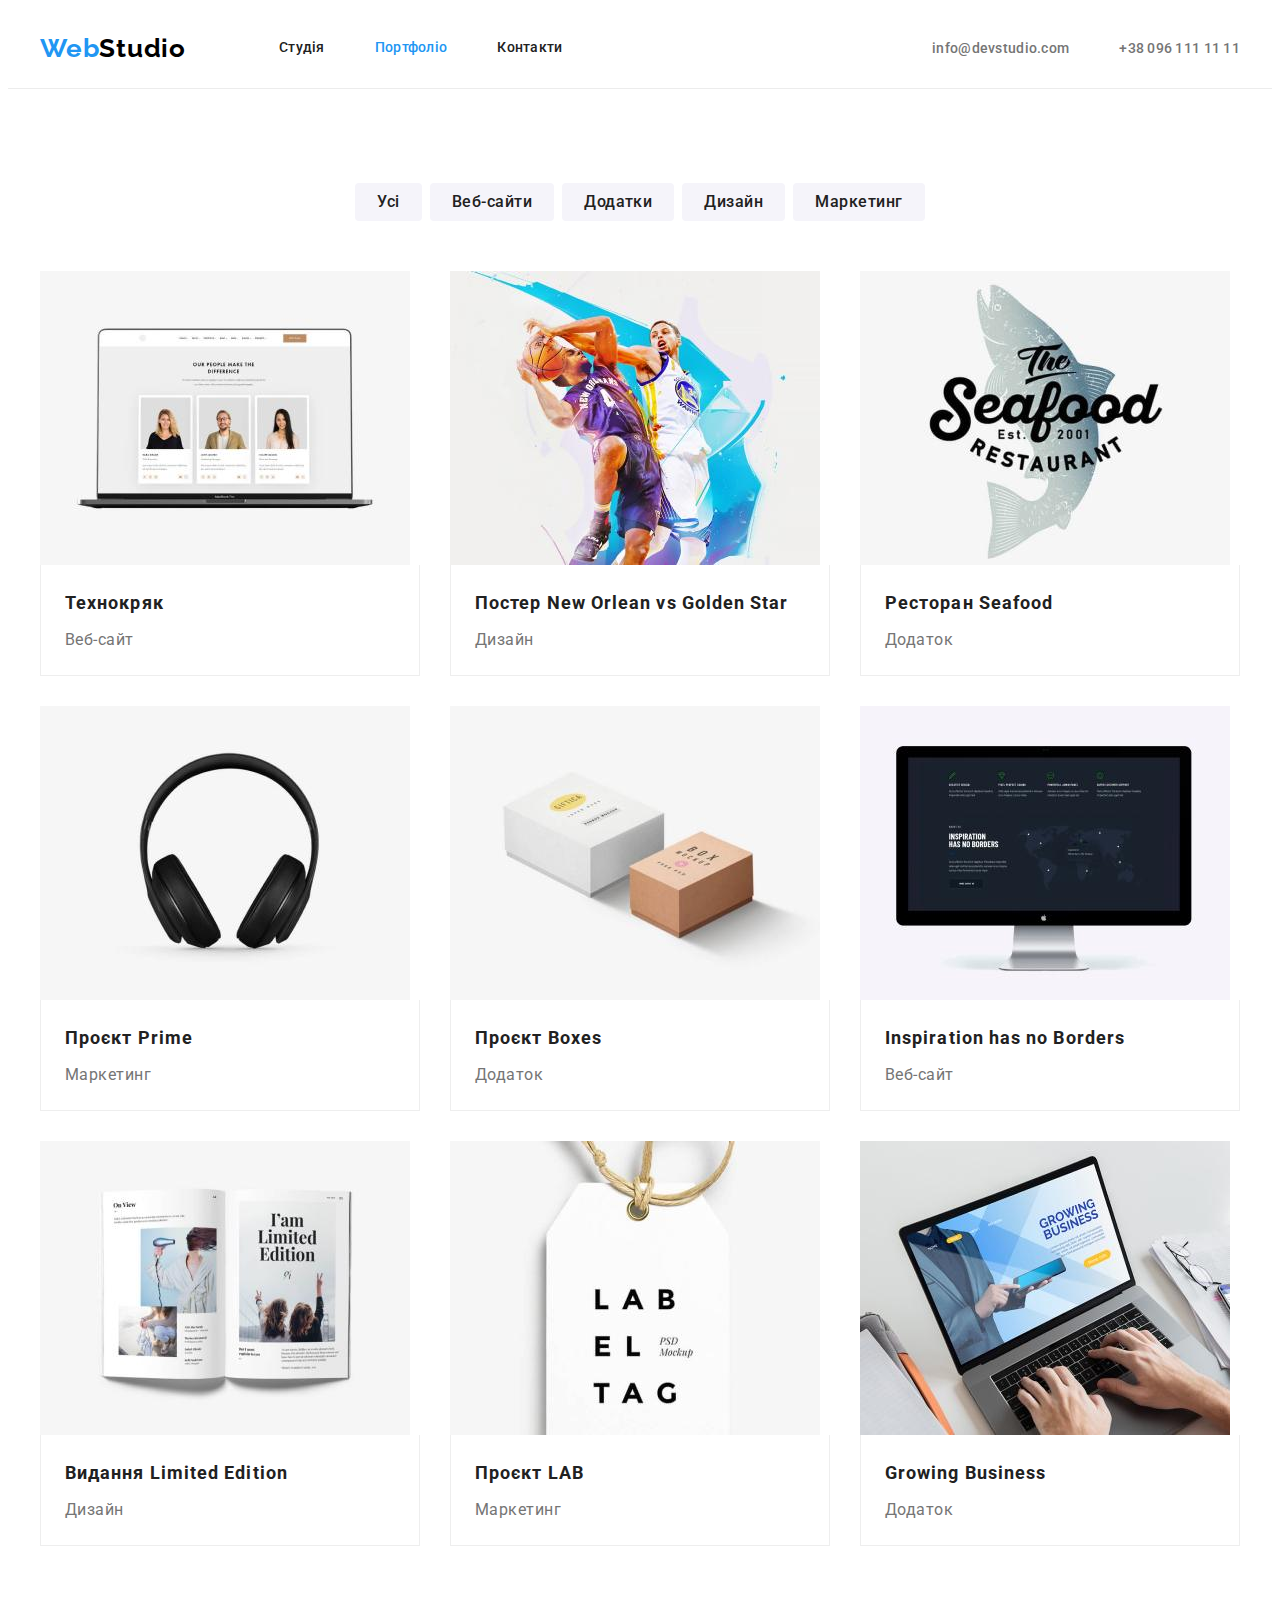
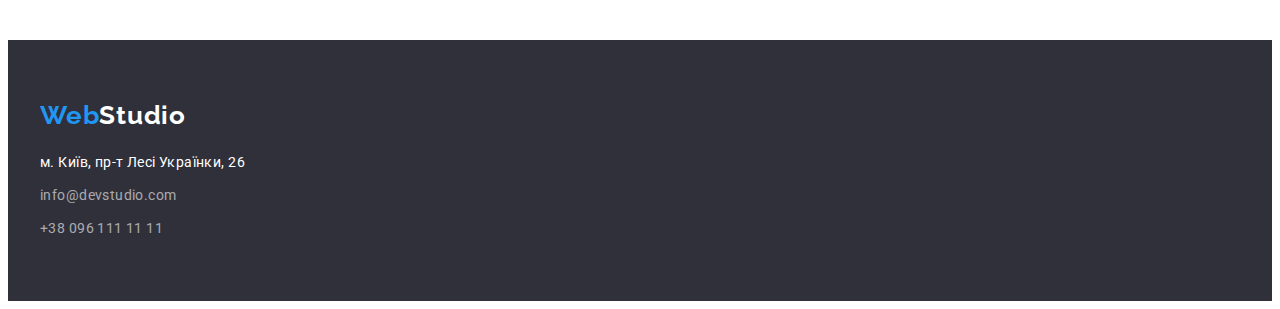
==== portfolio.html @ 1035a6df "Start" ====
<!DOCTYPE html>
<html lang="uk">

<head>
  <meta charset="UTF-8" />
  <meta http-equiv="X-UA-Compatible" content="IE=edge" />
  <meta name="viewport" content="width=device-width, initial-scale=1.0" />
  <title>Портфоліо</title>
  <link rel="preconnect" href="https://fonts.googleapis.com" />
  <link rel="preconnect" href="https://fonts.gstatic.com" crossorigin />
  <link href="https://fonts.googleapis.com/css2?family=Raleway:wght@700&family=Roboto:wght@400;500;700;900&display=swap"
    rel="stylesheet" />

  <link rel="stylesheet" href="https://cdnjs.cloudflare.com/ajax/libs/modern-normalize/1.1.0/modern-normalize.min.css"
    integrity="sha512-wpPYUAdjBVSE4KJnH1VR1HeZfpl1ub8YT/NKx4PuQ5NmX2tKuGu6U/JRp5y+Y8XG2tV+wKQpNHVUX03MfMFn9Q=="
    crossorigin="anonymous" referrerpolicy="no-referrer" />

  <link rel="stylesheet" href="./css/styles.css" />
</head>

<body>
  <header class="page-header">
    <div class="container">
      <a href="./index.html" class="logo link-none">Web<span class="logo-header">Studio</span></a>
      <nav class="navigation">
        <ul class="nav-list list-none">
          <li class="item">
            <a href="./index.html" class="menu-link link-none">Студія</a>
          </li>
          <li class="item">
            <a href="./portfolio.html" class="current menu-link link-none">Портфоліо</a>
          </li>
          <li class="item">
            <a href="" class="menu-link link-none">Контакти</a>
          </li>
        </ul>
      </nav>
      <ul class="list list-none">
        <li class="item">
          <a href="mailto:info@devstudio.com" class="header-address link-none">info@devstudio.com</a>
        </li>
        <li class="item">
          <a href="tel:+380961111111" class="header-address link-none">+38 096 111 11 11</a>
        </li>
      </ul>
    </div>
  </header>

  <main>
    <!-- Filter -->
    <section class="section">
      <div class="container">
        <h1 class="visually-hidden">Сторінка фільтрів</h1>
        <h2 class="visually-hidden">Фільтри</h2>
        <ul class="filter list-none">
          <li class="item">
            <button type="button" class="btn-portfolio">Усі</button>
          </li>
          <li class="item">
            <button type="button" class="btn-portfolio">Веб-сайти</button>
          </li>
          <li class="item">
            <button type="button" class="btn-portfolio">Додатки</button>
          </li>
          <li class="item">
            <button type="button" class="btn-portfolio">Дизайн</button>
          </li>
          <li class="item">
            <button type="button" class="btn-portfolio">Маркетинг</button>
          </li>
        </ul>
        <!-- </div>
        <div class="container"> -->
        <ul class="card-list list-none">
          <li class="item">
            <a href="" class="link-none">
              <img class="picture" src="./images/pf-tech.jpg" alt="Сайт вакансій" width="370" height="294" />
            </a>
            <div class="card-footer">
              <h3 class="card-caption">Технокряк</h3>
              <p class="card-txt">Веб-сайт</p>
            </div>
          </li>
          <li class="item">
            <a href="" class="link-none">
              <img class="picture" src="./images/pf-orlean.jpg" alt="Постер з зірками баскетболу" width="370"
                height="294" />
            </a>
            <div class="card-footer">
              <h3 class="card-caption">
                Постер <span lang="en">New Orlean vs Golden Star</span>
              </h3>
              <p class="card-txt">Дизайн</p>
            </div>
          </li>
          <li class="item">
            <a href="" class="link-none">
              <img class="picture" src="./images/pf-seafood.jpg" alt="Реклама ресторану морепродуктів" width="370"
                height="294" />
            </a>
            <div class="card-footer">
              <h3 class="card-caption">
                Ресторан <span lang="en">Seafood</span>
              </h3>
              <p class="card-txt">Додаток</p>
            </div>
          </li>
          <li class="item">
            <a href="" class="link-none">
              <img class="picture" src="./images/pf-prime.jpg" alt="Наушники" width="370" height="294" />
            </a>
            <div class="card-footer">
              <h3 class="card-caption">Проєкт <span lang="en">Prime</span></h3>
              <p class="card-txt">Маркетинг</p>
            </div>
          </li>
          <li class="item">
            <a href="" class="link-none">
              <img class="picture" src="./images/pf-boxes.jpg" alt="Паперові коробки" width="370" height="294" />
            </a>
            <div class="card-footer">
              <h3 class="card-caption">Проєкт <span lang="en">Boxes</span></h3>
              <p class="card-txt">Додаток</p>
            </div>
          </li>
          <li class="item">
            <a href="" class="link-none">
              <img class="picture" src="./images/pf-borders.jpg" alt="Сайт з мапою та маркерами на ній" width="370"
                height="294" />
            </a>
            <div class="card-footer">
              <h3 class="card-caption" lang="en">Inspiration has no Borders</h3>
              <p class="card-txt">Веб-сайт</p>
            </div>
          </li>
          <li class="item">
            <a href="" class="link-none">
              <img class="picture" src="./images/pf-limited.jpg" alt="Видання Лімітетд Едішн" width="370"
                height="294" />
            </a>
            <div class="card-footer">
              <h3 class="card-caption" lang="en">Видання Limited Edition</h3>
              <p class="card-txt">Дизайн</p>
            </div>
          </li>
          <li class="item">
            <a href="" class="link-none">
              <img class="picture" src="./images/pf-lab.jpg" alt="Бірка з написом ЛАБ ЕЛ ТАГ" width="370"
                height="294" />
            </a>
            <div class="card-footer">
              <h3 class="card-caption">Проєкт <span lang="en">LAB</span></h3>
              <p class="card-txt">Маркетинг</p>
            </div>
          </li>
          <li class="item">
            <a href="" class="link-none">
              <img class="picture" src="./images/pf-buisness.jpg" alt="Реклама додатку Гровінг Бізнес" width="370"
                height="294" />
            </a>
            <div class="card-footer">
              <h3 class="card-caption" lang="en">Growing Business</h3>
              <p class="card-txt">Додаток</p>
            </div>
          </li>
        </ul>
      </div>
    </section>
  </main>
  <footer class="page-footer">
    <div class="container">
      <a href="./index.html" class="logo link-none">Web<span class="logo-footer">Studio</span></a>
      <address>
        <p class="footer-text">м. Київ, пр-т Лесі Українки, 26</p>
        <ul class="list-none">
          <li class="item">
            <a href="mailto:info@devstudio.com" class="footer-link link-none">info@devstudio.com</a>
          </li>
          <li class="item">
            <a href="tel:+380961111111" class="footer-link link-none">+38 096 111 11 11</a>
          </li>
        </ul>
      </address>
    </div>
  </footer>
</body>

</html>
---- css/styles.css ----
:root {
  /* text color */
  --text-color: #757575;
  --text-title-color: #212121;
  --text-alternative-color: #2196f3;
  --text-secondary-alternative-color: #ffffff;
  /* logo color */
  --logo-first-color: #2196f3;
  --logo-secondary-color: #000000;
  --logo-alternative-color: #ffffff;
  /* button color */
  --btn-text-color: #212121;
  --btn-text-alternative-color: #ffffff;
  --btn-background-color: #f5f4fa;
  --btn-background-secondary-color: #2196f3;
  /* link color */
  --link-color: #212121;
  --link-secondary-color: #757575;
  --link-alternative-color: #2196f3;
  --link-secondary-alternative-color: rgba(255, 255, 255, 0.6);
  /* background color */
  --background-color: #ffffff;
  --footer-background-color: #2f303a;
  --team-background-color: #f5f4fa;
  /* gap */
  --cart-gap: 30px;
  /* button */
  --button-border: 1 solid transparent;
  --button-radius: 4px;
  --button-shadow: 0px 3px 1px rgba(0, 0, 0, 0.1),
    0px 1px 2px rgba(0, 0, 0, 0.08), 0px 2px 2px rgba(0, 0, 0, 0.12);
  --button-hero-shadow: 0px 4px 4px rgba(0, 0, 0, 0.15);
  /* team */
  --team-shadow: 0px 1px 3px rgba(0, 0, 0, 0.12),
    0px 1px 1px rgba(0, 0, 0, 0.14), 0px 2px 1px rgba(0, 0, 0, 0.2);
  --team-radius: 0px 0px 4px 4px;
}

.list-none {
  list-style: none;
}

.bs-txt {
  line-height: 1.71;
  letter-spacing: 0.03em;
}

.link-none {
  text-decoration: none;
}

body {
  font-family: 'Roboto', sans-serif;
  font-size: 14px;

  color: var(--text-color);
  background-color: var(--background-color);
}

h1,
h2,
h3,
ul,
p {
  padding: 0;
  margin: 0;
}

.visually-hidden {
  position: absolute;
  width: 1px;
  height: 1px;
  margin: -1px;
  border: 0;
  padding: 0;
  white-space: nowrap;
  clip-path: inset(100%);
  clip: rect(0 0 0 0);
  overflow: hidden;
}

.picture {
  display: block;
  /* max-width: 100%;
  height: auto; */
}

.container {
  width: 1200px;
  padding-left: 15px;
  padding-right: 15px;
  margin-left: auto;
  margin-right: auto;
}

/* Section Header */

.page-header {
  border-bottom: 1px solid #ececec;
}

.navigation {
  margin-left: 93px;
}

.nav-list {
  display: flex;
}

.page-header .list {
  display: flex;
  margin-left: auto;
}

.page-header .list > .item + .item {
  margin-left: 50px;
}

.page-header .container {
  display: flex;
  align-items: center;
}

.nav-list > .item {
  display: block;
}

.nav-list > .item + .item {
  margin-left: 50px;
}

.nav-list .menu-link {
  display: block;
  padding-top: 32px;
  padding-bottom: 32px;
}

.logo {
  font-family: 'Raleway', sans-serif;
  font-weight: 700;
  font-size: 26px;
  line-height: 1.19;
  letter-spacing: 0.03em;

  color: var(--logo-first-color);
}

.logo-header {
  color: var(--logo-secondary-color);
}

.logo-footer {
  color: var(--logo-alternative-color);
}

.menu-link {
  font-weight: 500;
  line-height: 1.14;
  letter-spacing: 0.02em;

  color: var(--link-color);
}

.menu-link:hover,
.menu-link:focus {
  color: var(--link-alternative-color);
}

.menu-link.current {
  color: var(--link-alternative-color);
}

.menu-link.current:hover,
.menu-link.current:focus {
  color: var(--link-color);
}

.header-address {
  font-weight: 500;
  line-height: 1.14;
  letter-spacing: 0.02em;

  color: var(--link-secondary-color);
}

.header-address:hover,
.header-address:focus {
  color: var(--link-alternative-color);
}

/* Section body index.html */
.section {
  padding-top: 94px;
  padding-bottom: 94px;
}

.hero {
  padding-top: 200px;
  padding-bottom: 200px;

  background-color: var(--footer-background-color);
}

.hero > .container {
  text-align: center;
}

.hero-title {
  margin-bottom: 30px;

  font-weight: 900;
  font-size: 44px;
  line-height: 1.36;
  letter-spacing: 0.06em;
  /* text-align: center; */
  text-transform: uppercase;

  color: var(--text-secondary-alternative-color);
}

.btn {
  cursor: pointer;

  font-family: inherit;
  font-weight: 700;
  font-size: 16px;
  line-height: 1.88;
  letter-spacing: 0.06em;
  text-align: center;

  color: var(--btn-text-alternative-color);
  background-color: var(--btn-background-secondary-color);

  border: var(--button-border);
  border-radius: var(--button-radius);
  box-shadow: var(--button-hero-shadow);

  padding: 10px 32px;
}

.btn:hover,
.btn:focus {
  color: var(--btn-text-color);
  background-color: var(--btn-background-color);
}

.section.padding_blank {
  padding-bottom: 0;
}

.subject {
  margin-bottom: 50px;

  font-size: 36px;
  line-height: 1.17;
  text-align: center;
}

.heading {
  margin-bottom: 10px;

  font-size: 14px;
  line-height: 1.14;
  text-transform: uppercase;
}

.subject,
.heading {
  font-weight: 700;
  letter-spacing: 0.03em;
}

.team-list .link-none {
  display: block;

  margin-bottom: 30px;
}

.fio {
  font-weight: 500;

  margin-bottom: 10px;
}

.fio,
.txt {
  font-size: 16px;
  line-height: 1.19;
  letter-spacing: 0.03em;
  text-align: center;
}

.subject,
.heading,
.fio {
  color: var(--text-title-color);
}

.adv-list,
.do-list {
  display: flex;
  justify-content: space-between;
}

.adv-list > .item {
  width: 270px;
}

.team {
  background-color: var(--team-background-color);
}

.team-list {
  display: flex;
  justify-content: space-between;
}

.team-list > .item {
  background-color: var(--background-color);

  box-shadow: var(--team-shadow);
  border-radius: var(--team-radius);

  padding-bottom: 30px;
}

/* Section body portfolio.html */

.filter {
  display: flex;
  justify-content: center;

  margin-bottom: 50px;
}

.filter > .item + .item {
  margin-left: 8px;
}

.btn-portfolio {
  cursor: pointer;

  font-family: inherit;
  font-weight: 500;
  font-size: 16px;
  line-height: 1.62;
  letter-spacing: 0.03em;
  text-align: center;

  color: var(--btn-text-color);
  background-color: var(--btn-background-color);

  padding: 6px 22px;

  border: var(--button-border);
  border-radius: var(--button-radius);
}

.btn-portfolio:hover,
.btn-portfolio:focus {
  color: var(--btn-text-alternative-color);
  background-color: var(--btn-background-secondary-color);

  box-shadow: var(--button-shadow);
}

.card-list {
  display: flex;
  flex-wrap: wrap;

  margin-left: calc(-1 * var(--cart-gap));
  margin-top: calc(-1 * var(--cart-gap));
}

.card-list > .item {
  flex-basis: calc(100% / 3 - var(--cart-gap));

  margin-left: var(--cart-gap);
  margin-top: var(--cart-gap);
}

.card-list .link-none {
  display: block;
}

.card-footer {
  border-left: 1px solid #eeeeee;
  border-right: 1px solid #eeeeee;
  border-bottom: 1px solid #eeeeee;

  padding: 20px 24px;
}

.card-caption {
  font-weight: 700;
  font-size: 18px;
  line-height: 2;
  letter-spacing: 0.06em;
  color: var(--text-title-color);

  margin-bottom: 4px;
}

.card-txt {
  font-size: 16px;
  line-height: 1.88;
  letter-spacing: 0.03em;
}

/* Section Footer */
.page-footer {
  padding-top: 60px;
  padding-bottom: 60px;

  background-color: var(--footer-background-color);
}

.page-footer .logo {
  display: block;
  margin-bottom: 20px;
}

.footer-text {
  margin-bottom: 9px;

  font-style: normal;
  line-height: 1.71;
  letter-spacing: 0.03em;

  color: var(--text-secondary-alternative-color);
}

.page-footer .item:not(:last-child) {
  margin-bottom: 9px;
}

.footer-link {
  display: block;

  font-style: normal;
  line-height: 1.71;
  letter-spacing: 0.03em;

  color: var(--link-secondary-alternative-color);
}

.footer-link:hover,
.footer-link:focus {
  color: var(--link-alternative-color);
}
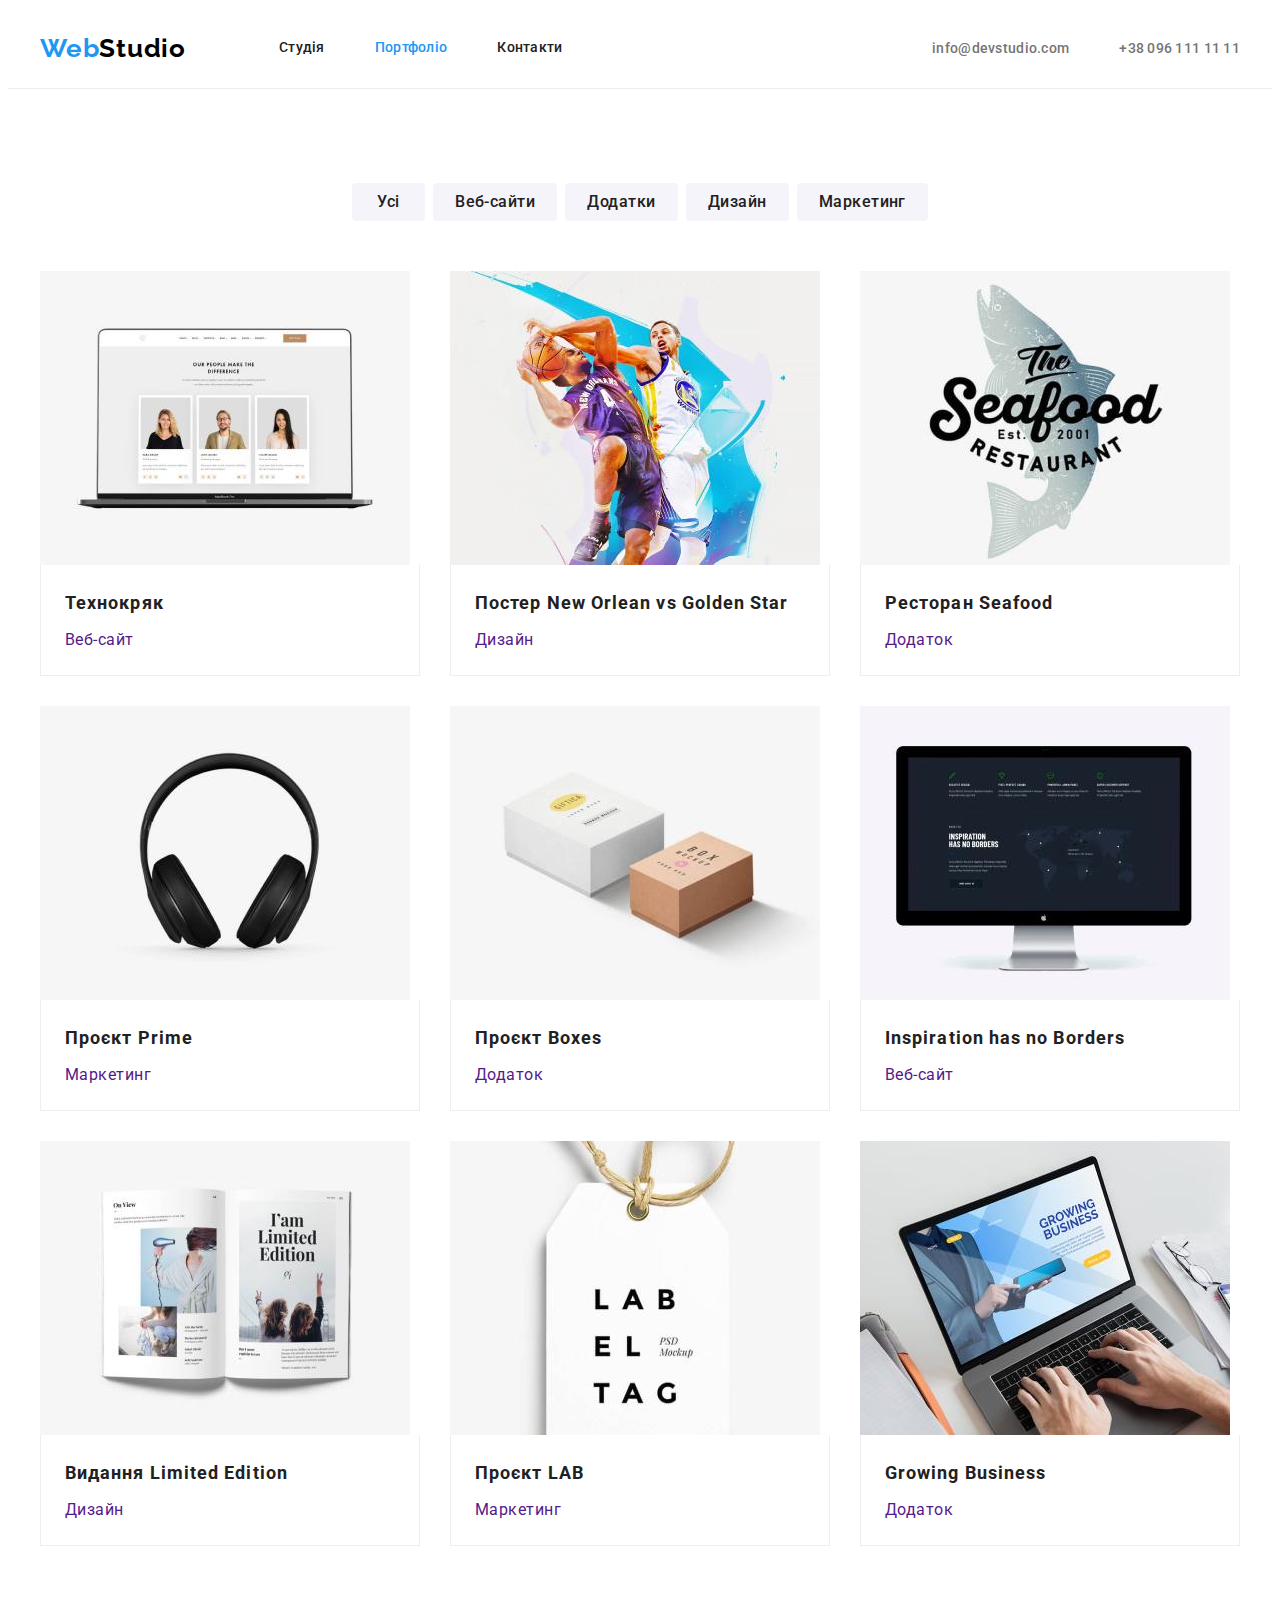
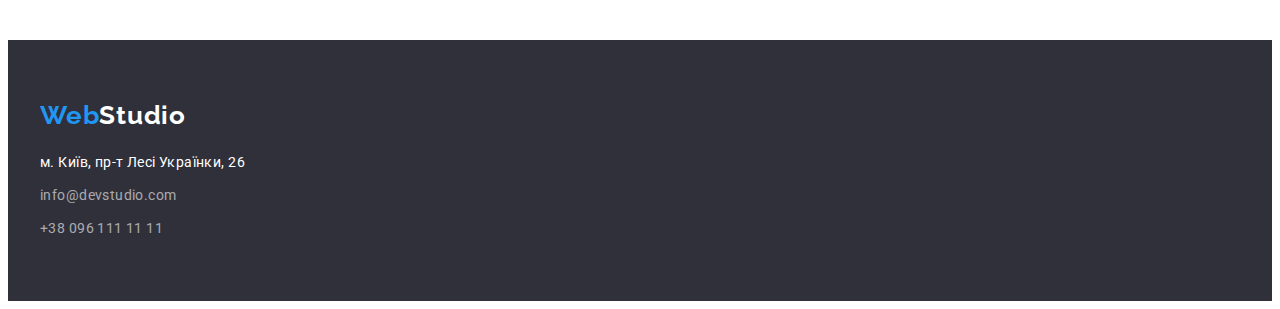
==== commit 23a9f14b: "sprite_svg" ====
--- a/portfolio.html
+++ b/portfolio.html
@@ -73,95 +73,103 @@
         <div class="container"> -->
         <ul class="card-list list-none">
           <li class="item">
-            <a href="" class="link-none">
+            <a href="" class="card-link link-none">
               <img class="picture" src="./images/pf-tech.jpg" alt="Сайт вакансій" width="370" height="294" />
+
+              <div class="card-footer">
+                <h3 class="card-caption">Технокряк</h3>
+                <p class="card-txt">Веб-сайт</p>
+              </div>
             </a>
-            <div class="card-footer">
-              <h3 class="card-caption">Технокряк</h3>
-              <p class="card-txt">Веб-сайт</p>
-            </div>
           </li>
           <li class="item">
-            <a href="" class="link-none">
+            <a href="" class="card-link link-none">
               <img class="picture" src="./images/pf-orlean.jpg" alt="Постер з зірками баскетболу" width="370"
                 height="294" />
+
+              <div class="card-footer">
+                <h3 class="card-caption">
+                  Постер <span lang="en">New Orlean vs Golden Star</span>
+                </h3>
+                <p class="card-txt">Дизайн</p>
+              </div>
             </a>
-            <div class="card-footer">
-              <h3 class="card-caption">
-                Постер <span lang="en">New Orlean vs Golden Star</span>
-              </h3>
-              <p class="card-txt">Дизайн</p>
-            </div>
           </li>
           <li class="item">
-            <a href="" class="link-none">
+            <a href="" class="card-link link-none">
               <img class="picture" src="./images/pf-seafood.jpg" alt="Реклама ресторану морепродуктів" width="370"
                 height="294" />
+              <div class="card-footer">
+                <h3 class="card-caption">
+                  Ресторан <span lang="en">Seafood</span>
+                </h3>
+                <p class="card-txt">Додаток</p>
+              </div>
             </a>
-            <div class="card-footer">
-              <h3 class="card-caption">
-                Ресторан <span lang="en">Seafood</span>
-              </h3>
-              <p class="card-txt">Додаток</p>
-            </div>
           </li>
           <li class="item">
-            <a href="" class="link-none">
+            <a href="" class="card-link link-none">
               <img class="picture" src="./images/pf-prime.jpg" alt="Наушники" width="370" height="294" />
+
+              <div class="card-footer">
+                <h3 class="card-caption">Проєкт <span lang="en">Prime</span></h3>
+                <p class="card-txt">Маркетинг</p>
+              </div>
             </a>
-            <div class="card-footer">
-              <h3 class="card-caption">Проєкт <span lang="en">Prime</span></h3>
-              <p class="card-txt">Маркетинг</p>
-            </div>
           </li>
           <li class="item">
-            <a href="" class="link-none">
+            <a href="" class="card-link link-none">
               <img class="picture" src="./images/pf-boxes.jpg" alt="Паперові коробки" width="370" height="294" />
+
+              <div class="card-footer">
+                <h3 class="card-caption">Проєкт <span lang="en">Boxes</span></h3>
+                <p class="card-txt">Додаток</p>
+              </div>
             </a>
-            <div class="card-footer">
-              <h3 class="card-caption">Проєкт <span lang="en">Boxes</span></h3>
-              <p class="card-txt">Додаток</p>
-            </div>
           </li>
           <li class="item">
-            <a href="" class="link-none">
+            <a href="" class="card-link link-none">
               <img class="picture" src="./images/pf-borders.jpg" alt="Сайт з мапою та маркерами на ній" width="370"
                 height="294" />
+
+              <div class="card-footer">
+                <h3 class="card-caption" lang="en">Inspiration has no Borders</h3>
+                <p class="card-txt">Веб-сайт</p>
+              </div>
             </a>
-            <div class="card-footer">
-              <h3 class="card-caption" lang="en">Inspiration has no Borders</h3>
-              <p class="card-txt">Веб-сайт</p>
-            </div>
           </li>
           <li class="item">
-            <a href="" class="link-none">
+            <a href="" class="card-link link-none">
               <img class="picture" src="./images/pf-limited.jpg" alt="Видання Лімітетд Едішн" width="370"
                 height="294" />
+
+              <div class="card-footer">
+                <h3 class="card-caption" lang="en">Видання Limited Edition</h3>
+                <p class="card-txt">Дизайн</p>
+              </div>
             </a>
-            <div class="card-footer">
-              <h3 class="card-caption" lang="en">Видання Limited Edition</h3>
-              <p class="card-txt">Дизайн</p>
-            </div>
           </li>
           <li class="item">
-            <a href="" class="link-none">
+            <a href="" class="card-link link-none">
               <img class="picture" src="./images/pf-lab.jpg" alt="Бірка з написом ЛАБ ЕЛ ТАГ" width="370"
                 height="294" />
+
+              <div class="card-footer">
+                <h3 class="card-caption">Проєкт <span lang="en">LAB</span></h3>
+                <p class="card-txt">Маркетинг</p>
+              </div>
             </a>
-            <div class="card-footer">
-              <h3 class="card-caption">Проєкт <span lang="en">LAB</span></h3>
-              <p class="card-txt">Маркетинг</p>
-            </div>
           </li>
           <li class="item">
-            <a href="" class="link-none">
+            <a href="" class="card-link  link-none">
               <img class="picture" src="./images/pf-buisness.jpg" alt="Реклама додатку Гровінг Бізнес" width="370"
                 height="294" />
+
+              <div class="card-footer">
+                <h3 class="card-caption" lang="en">Growing Business</h3>
+                <p class="card-txt">Додаток</p>
+              </div>
             </a>
-            <div class="card-footer">
-              <h3 class="card-caption" lang="en">Growing Business</h3>
-              <p class="card-txt">Додаток</p>
-            </div>
           </li>
         </ul>
       </div>
--- a/css/styles.css
+++ b/css/styles.css
@@ -20,6 +20,8 @@
   --link-secondary-alternative-color: rgba(255, 255, 255, 0.6);
   /* background color */
   --background-color: #ffffff;
+  --background-hero-color: #c4c4c4;
+  --background-hero-gradient: rgba(47, 48, 58, 0.4);
   --footer-background-color: #2f303a;
   --team-background-color: #f5f4fa;
   /* gap */
@@ -34,6 +36,9 @@
   --team-shadow: 0px 1px 3px rgba(0, 0, 0, 0.12),
     0px 1px 1px rgba(0, 0, 0, 0.14), 0px 2px 1px rgba(0, 0, 0, 0.2);
   --team-radius: 0px 0px 4px 4px;
+  /* card */
+  --card-shadow: 0px 1px 1px rgba(0, 0, 0, 0.12),
+    0px 4px 4px rgba(0, 0, 0, 0.06), 1px 4px 6px rgba(0, 0, 0, 0.16);
 }
 
 .list-none {
@@ -195,24 +200,41 @@
 }
 
 .hero {
+  background-color: var(--background-hero-color);
+}
+
+.hero-background {
   padding-top: 200px;
   padding-bottom: 200px;
 
-  background-color: var(--footer-background-color);
-}
-
-.hero > .container {
-  text-align: center;
-}
+  max-width: 1600px;
+  margin: 0 auto;
+
+  background-image: linear-gradient(
+      to bottom,
+      var(--background-hero-gradient),
+      var(--background-hero-gradient)
+    ),
+    url('../images/hero.jpg');
+  background-repeat: no-repeat;
+  background-position: center;
+}
+
+/* .hero > .container {
+  text-align: center;
+} */
 
 .hero-title {
-  margin-bottom: 30px;
+  max-width: 696px;
+  margin: 0 auto 30px auto;
+
+  /* margin-bottom: 30px; */
 
   font-weight: 900;
   font-size: 44px;
   line-height: 1.36;
   letter-spacing: 0.06em;
-  /* text-align: center; */
+  text-align: center;
   text-transform: uppercase;
 
   color: var(--text-secondary-alternative-color);
@@ -235,6 +257,8 @@
   border-radius: var(--button-radius);
   box-shadow: var(--button-hero-shadow);
 
+  display: block;
+  margin: 0 auto;
   padding: 10px 32px;
 }
 
@@ -244,7 +268,7 @@
   background-color: var(--btn-background-color);
 }
 
-.section.padding_blank {
+.section.padding-blank {
   padding-bottom: 0;
 }
 
@@ -273,7 +297,12 @@
 .team-list .link-none {
   display: block;
 
-  margin-bottom: 30px;
+  /* margin-bottom: 30px; */
+}
+
+.foto-conteiner {
+  padding-top: 30px;
+  padding-bottom: 30px;
 }
 
 .fio {
@@ -321,7 +350,7 @@
   box-shadow: var(--team-shadow);
   border-radius: var(--team-radius);
 
-  padding-bottom: 30px;
+  /* padding-bottom: 30px; */
 }
 
 /* Section body portfolio.html */
@@ -350,6 +379,7 @@
   color: var(--btn-text-color);
   background-color: var(--btn-background-color);
 
+  min-width: 73px;
   padding: 6px 22px;
 
   border: var(--button-border);
@@ -367,16 +397,17 @@
 .card-list {
   display: flex;
   flex-wrap: wrap;
-
-  margin-left: calc(-1 * var(--cart-gap));
-  margin-top: calc(-1 * var(--cart-gap));
+  gap: var(--cart-gap);
+
+  /* margin-left: calc(-1 * var(--cart-gap));
+  margin-top: calc(-1 * var(--cart-gap)); */
 }
 
 .card-list > .item {
-  flex-basis: calc(100% / 3 - var(--cart-gap));
-
-  margin-left: var(--cart-gap);
-  margin-top: var(--cart-gap);
+  flex-basis: calc((100% - var(--cart-gap) * 2) / 3);
+
+  /* margin-left: var(--cart-gap);
+  margin-top: var(--cart-gap); */
 }
 
 .card-list .link-none {
@@ -389,6 +420,10 @@
   border-bottom: 1px solid #eeeeee;
 
   padding: 20px 24px;
+}
+
+.card-link:hover {
+  box-shadow: var(--card-shadow);
 }
 
 .card-caption {
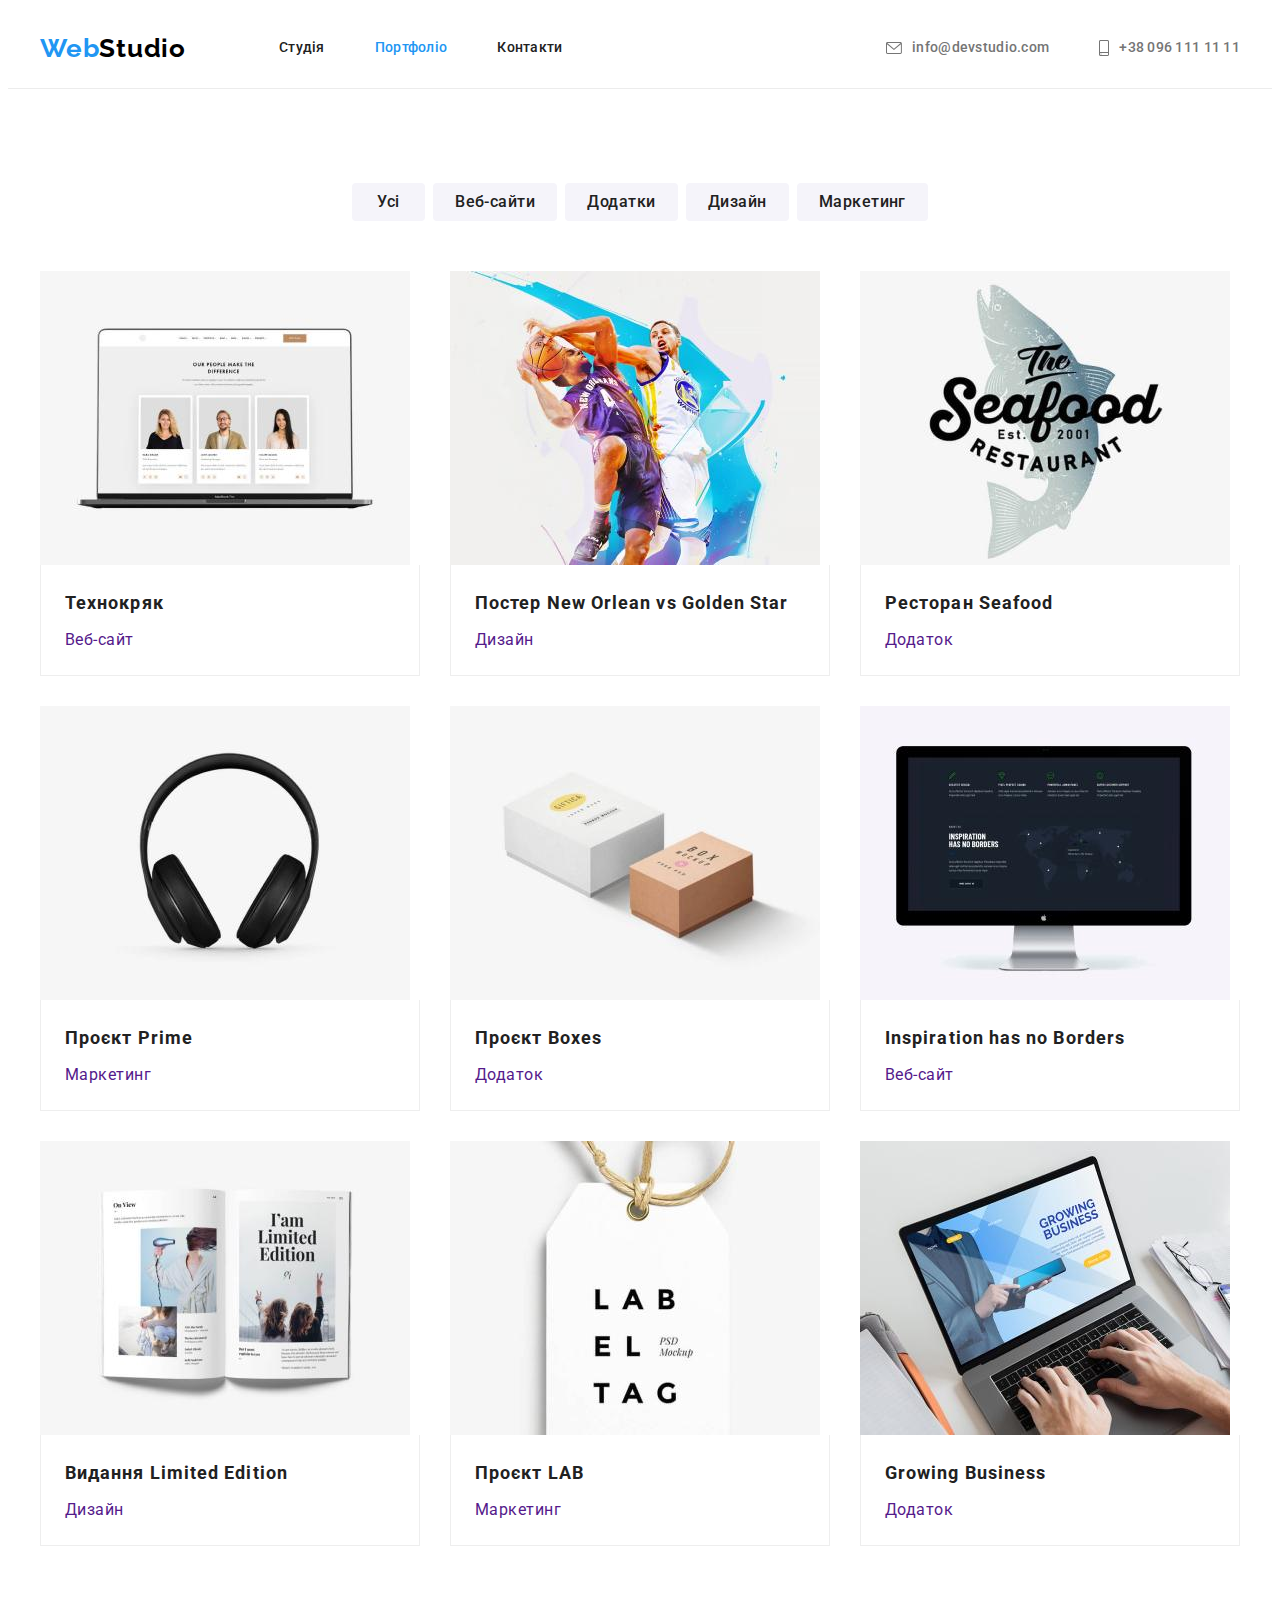
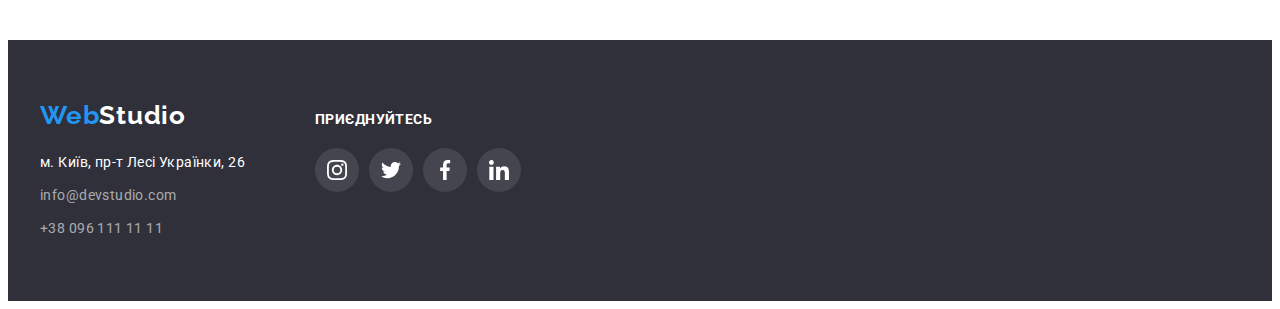
==== commit 361dcdfa: "ddd" ====
--- a/portfolio.html
+++ b/portfolio.html
@@ -1,196 +1,299 @@
 <!DOCTYPE html>
 <html lang="uk">
-
-<head>
-  <meta charset="UTF-8" />
-  <meta http-equiv="X-UA-Compatible" content="IE=edge" />
-  <meta name="viewport" content="width=device-width, initial-scale=1.0" />
-  <title>Портфоліо</title>
-  <link rel="preconnect" href="https://fonts.googleapis.com" />
-  <link rel="preconnect" href="https://fonts.gstatic.com" crossorigin />
-  <link href="https://fonts.googleapis.com/css2?family=Raleway:wght@700&family=Roboto:wght@400;500;700;900&display=swap"
-    rel="stylesheet" />
-
-  <link rel="stylesheet" href="https://cdnjs.cloudflare.com/ajax/libs/modern-normalize/1.1.0/modern-normalize.min.css"
-    integrity="sha512-wpPYUAdjBVSE4KJnH1VR1HeZfpl1ub8YT/NKx4PuQ5NmX2tKuGu6U/JRp5y+Y8XG2tV+wKQpNHVUX03MfMFn9Q=="
-    crossorigin="anonymous" referrerpolicy="no-referrer" />
-
-  <link rel="stylesheet" href="./css/styles.css" />
-</head>
-
-<body>
-  <header class="page-header">
-    <div class="container">
-      <a href="./index.html" class="logo link-none">Web<span class="logo-header">Studio</span></a>
-      <nav class="navigation">
-        <ul class="nav-list list-none">
+  <head>
+    <meta charset="UTF-8" />
+    <meta http-equiv="X-UA-Compatible" content="IE=edge" />
+    <meta name="viewport" content="width=device-width, initial-scale=1.0" />
+    <title>Портфоліо</title>
+    <link rel="preconnect" href="https://fonts.googleapis.com" />
+    <link rel="preconnect" href="https://fonts.gstatic.com" crossorigin />
+    <link
+      href="https://fonts.googleapis.com/css2?family=Raleway:wght@700&family=Roboto:wght@400;500;700;900&display=swap"
+      rel="stylesheet" />
+
+    <link
+      rel="stylesheet"
+      href="https://cdnjs.cloudflare.com/ajax/libs/modern-normalize/1.1.0/modern-normalize.min.css"
+      integrity="sha512-wpPYUAdjBVSE4KJnH1VR1HeZfpl1ub8YT/NKx4PuQ5NmX2tKuGu6U/JRp5y+Y8XG2tV+wKQpNHVUX03MfMFn9Q=="
+      crossorigin="anonymous"
+      referrerpolicy="no-referrer" />
+
+    <link rel="stylesheet" href="./css/styles.css" />
+  </head>
+
+  <body>
+    <header class="page-header">
+      <div class="container">
+        <a href="./index.html" class="logo link-none"
+          >Web<span class="logo-header">Studio</span></a
+        >
+        <nav class="navigation">
+          <ul class="nav-list list-none">
+            <li class="item">
+              <a href="./index.html" class="menu-link link-none">Студія</a>
+            </li>
+            <li class="item">
+              <a href="./portfolio.html" class="current menu-link link-none"
+                >Портфоліо</a
+              >
+            </li>
+            <li class="item">
+              <a href="" class="menu-link link-none">Контакти</a>
+            </li>
+          </ul>
+        </nav>
+        <ul class="list list-none">
           <li class="item">
-            <a href="./index.html" class="menu-link link-none">Студія</a>
+            <a
+              href="mailto:info@devstudio.com"
+              class="header-address link-none">
+              <svg class="header-svg" width="16" height="12">
+                <use href="./images/icons.svg#email"></use>
+              </svg>
+              info@devstudio.com</a
+            >
           </li>
           <li class="item">
-            <a href="./portfolio.html" class="current menu-link link-none">Портфоліо</a>
-          </li>
-          <li class="item">
-            <a href="" class="menu-link link-none">Контакти</a>
-          </li>
-        </ul>
-      </nav>
-      <ul class="list list-none">
-        <li class="item">
-          <a href="mailto:info@devstudio.com" class="header-address link-none">info@devstudio.com</a>
-        </li>
-        <li class="item">
-          <a href="tel:+380961111111" class="header-address link-none">+38 096 111 11 11</a>
-        </li>
-      </ul>
-    </div>
-  </header>
-
-  <main>
-    <!-- Filter -->
-    <section class="section">
-      <div class="container">
-        <h1 class="visually-hidden">Сторінка фільтрів</h1>
-        <h2 class="visually-hidden">Фільтри</h2>
-        <ul class="filter list-none">
-          <li class="item">
-            <button type="button" class="btn-portfolio">Усі</button>
-          </li>
-          <li class="item">
-            <button type="button" class="btn-portfolio">Веб-сайти</button>
-          </li>
-          <li class="item">
-            <button type="button" class="btn-portfolio">Додатки</button>
-          </li>
-          <li class="item">
-            <button type="button" class="btn-portfolio">Дизайн</button>
-          </li>
-          <li class="item">
-            <button type="button" class="btn-portfolio">Маркетинг</button>
-          </li>
-        </ul>
-        <!-- </div>
-        <div class="container"> -->
-        <ul class="card-list list-none">
-          <li class="item">
-            <a href="" class="card-link link-none">
-              <img class="picture" src="./images/pf-tech.jpg" alt="Сайт вакансій" width="370" height="294" />
-
-              <div class="card-footer">
-                <h3 class="card-caption">Технокряк</h3>
-                <p class="card-txt">Веб-сайт</p>
-              </div>
-            </a>
-          </li>
-          <li class="item">
-            <a href="" class="card-link link-none">
-              <img class="picture" src="./images/pf-orlean.jpg" alt="Постер з зірками баскетболу" width="370"
-                height="294" />
-
-              <div class="card-footer">
-                <h3 class="card-caption">
-                  Постер <span lang="en">New Orlean vs Golden Star</span>
-                </h3>
-                <p class="card-txt">Дизайн</p>
-              </div>
-            </a>
-          </li>
-          <li class="item">
-            <a href="" class="card-link link-none">
-              <img class="picture" src="./images/pf-seafood.jpg" alt="Реклама ресторану морепродуктів" width="370"
-                height="294" />
-              <div class="card-footer">
-                <h3 class="card-caption">
-                  Ресторан <span lang="en">Seafood</span>
-                </h3>
-                <p class="card-txt">Додаток</p>
-              </div>
-            </a>
-          </li>
-          <li class="item">
-            <a href="" class="card-link link-none">
-              <img class="picture" src="./images/pf-prime.jpg" alt="Наушники" width="370" height="294" />
-
-              <div class="card-footer">
-                <h3 class="card-caption">Проєкт <span lang="en">Prime</span></h3>
-                <p class="card-txt">Маркетинг</p>
-              </div>
-            </a>
-          </li>
-          <li class="item">
-            <a href="" class="card-link link-none">
-              <img class="picture" src="./images/pf-boxes.jpg" alt="Паперові коробки" width="370" height="294" />
-
-              <div class="card-footer">
-                <h3 class="card-caption">Проєкт <span lang="en">Boxes</span></h3>
-                <p class="card-txt">Додаток</p>
-              </div>
-            </a>
-          </li>
-          <li class="item">
-            <a href="" class="card-link link-none">
-              <img class="picture" src="./images/pf-borders.jpg" alt="Сайт з мапою та маркерами на ній" width="370"
-                height="294" />
-
-              <div class="card-footer">
-                <h3 class="card-caption" lang="en">Inspiration has no Borders</h3>
-                <p class="card-txt">Веб-сайт</p>
-              </div>
-            </a>
-          </li>
-          <li class="item">
-            <a href="" class="card-link link-none">
-              <img class="picture" src="./images/pf-limited.jpg" alt="Видання Лімітетд Едішн" width="370"
-                height="294" />
-
-              <div class="card-footer">
-                <h3 class="card-caption" lang="en">Видання Limited Edition</h3>
-                <p class="card-txt">Дизайн</p>
-              </div>
-            </a>
-          </li>
-          <li class="item">
-            <a href="" class="card-link link-none">
-              <img class="picture" src="./images/pf-lab.jpg" alt="Бірка з написом ЛАБ ЕЛ ТАГ" width="370"
-                height="294" />
-
-              <div class="card-footer">
-                <h3 class="card-caption">Проєкт <span lang="en">LAB</span></h3>
-                <p class="card-txt">Маркетинг</p>
-              </div>
-            </a>
-          </li>
-          <li class="item">
-            <a href="" class="card-link  link-none">
-              <img class="picture" src="./images/pf-buisness.jpg" alt="Реклама додатку Гровінг Бізнес" width="370"
-                height="294" />
-
-              <div class="card-footer">
-                <h3 class="card-caption" lang="en">Growing Business</h3>
-                <p class="card-txt">Додаток</p>
-              </div>
-            </a>
+            <a href="tel:+380961111111" class="header-address link-none">
+              <svg class="header-svg" width="10" height="16">
+                <use href="./images/icons.svg#smartphone"></use>
+              </svg>
+              +38 096 111 11 11</a
+            >
           </li>
         </ul>
       </div>
-    </section>
-  </main>
-  <footer class="page-footer">
-    <div class="container">
-      <a href="./index.html" class="logo link-none">Web<span class="logo-footer">Studio</span></a>
-      <address>
-        <p class="footer-text">м. Київ, пр-т Лесі Українки, 26</p>
-        <ul class="list-none">
-          <li class="item">
-            <a href="mailto:info@devstudio.com" class="footer-link link-none">info@devstudio.com</a>
-          </li>
-          <li class="item">
-            <a href="tel:+380961111111" class="footer-link link-none">+38 096 111 11 11</a>
-          </li>
-        </ul>
-      </address>
-    </div>
-  </footer>
-</body>
-
-</html>+    </header>
+
+    <main>
+      <!-- Filter -->
+      <section class="section">
+        <div class="container">
+          <h1 class="visually-hidden">Сторінка фільтрів</h1>
+          <h2 class="visually-hidden">Фільтри</h2>
+          <ul class="filter list-none">
+            <li class="item">
+              <button type="button" class="btn-portfolio">Усі</button>
+            </li>
+            <li class="item">
+              <button type="button" class="btn-portfolio">Веб-сайти</button>
+            </li>
+            <li class="item">
+              <button type="button" class="btn-portfolio">Додатки</button>
+            </li>
+            <li class="item">
+              <button type="button" class="btn-portfolio">Дизайн</button>
+            </li>
+            <li class="item">
+              <button type="button" class="btn-portfolio">Маркетинг</button>
+            </li>
+          </ul>
+          <!-- </div>
+        <div class="container"> -->
+          <ul class="card-list list-none">
+            <li class="item">
+              <a href="" class="card-link link-none">
+                <img
+                  class="picture"
+                  src="./images/pf-tech.jpg"
+                  alt="Сайт вакансій"
+                  width="370"
+                  height="294" />
+                <div class="card-footer">
+                  <h3 class="card-caption">Технокряк</h3>
+                  <p class="card-txt">Веб-сайт</p>
+                </div>
+              </a>
+            </li>
+            <li class="item">
+              <a href="" class="card-link link-none">
+                <img
+                  class="picture"
+                  src="./images/pf-orlean.jpg"
+                  alt="Постер з зірками баскетболу"
+                  width="370"
+                  height="294" />
+                <div class="card-footer">
+                  <h3 class="card-caption">
+                    Постер <span lang="en">New Orlean vs Golden Star</span>
+                  </h3>
+                  <p class="card-txt">Дизайн</p>
+                </div>
+              </a>
+            </li>
+            <li class="item">
+              <a href="" class="card-link link-none">
+                <img
+                  class="picture"
+                  src="./images/pf-seafood.jpg"
+                  alt="Реклама ресторану морепродуктів"
+                  width="370"
+                  height="294" />
+                <div class="card-footer">
+                  <h3 class="card-caption">
+                    Ресторан <span lang="en">Seafood</span>
+                  </h3>
+                  <p class="card-txt">Додаток</p>
+                </div>
+              </a>
+            </li>
+            <li class="item">
+              <a href="" class="card-link link-none">
+                <img
+                  class="picture"
+                  src="./images/pf-prime.jpg"
+                  alt="Наушники"
+                  width="370"
+                  height="294" />
+                <div class="card-footer">
+                  <h3 class="card-caption">
+                    Проєкт <span lang="en">Prime</span>
+                  </h3>
+                  <p class="card-txt">Маркетинг</p>
+                </div>
+              </a>
+            </li>
+            <li class="item">
+              <a href="" class="card-link link-none">
+                <img
+                  class="picture"
+                  src="./images/pf-boxes.jpg"
+                  alt="Паперові коробки"
+                  width="370"
+                  height="294" />
+                <div class="card-footer">
+                  <h3 class="card-caption">
+                    Проєкт <span lang="en">Boxes</span>
+                  </h3>
+                  <p class="card-txt">Додаток</p>
+                </div>
+              </a>
+            </li>
+            <li class="item">
+              <a href="" class="card-link link-none">
+                <img
+                  class="picture"
+                  src="./images/pf-borders.jpg"
+                  alt="Сайт з мапою та маркерами на ній"
+                  width="370"
+                  height="294" />
+                <div class="card-footer">
+                  <h3 class="card-caption" lang="en">
+                    Inspiration has no Borders
+                  </h3>
+                  <p class="card-txt">Веб-сайт</p>
+                </div>
+              </a>
+            </li>
+            <li class="item">
+              <a href="" class="card-link link-none">
+                <img
+                  class="picture"
+                  src="./images/pf-limited.jpg"
+                  alt="Видання Лімітетд Едішн"
+                  width="370"
+                  height="294" />
+                <div class="card-footer">
+                  <h3 class="card-caption" lang="en">
+                    Видання Limited Edition
+                  </h3>
+                  <p class="card-txt">Дизайн</p>
+                </div>
+              </a>
+            </li>
+            <li class="item">
+              <a href="" class="card-link link-none">
+                <img
+                  class="picture"
+                  src="./images/pf-lab.jpg"
+                  alt="Бірка з написом ЛАБ ЕЛ ТАГ"
+                  width="370"
+                  height="294" />
+                <div class="card-footer">
+                  <h3 class="card-caption">
+                    Проєкт <span lang="en">LAB</span>
+                  </h3>
+                  <p class="card-txt">Маркетинг</p>
+                </div>
+              </a>
+            </li>
+            <li class="item">
+              <a href="" class="card-link link-none">
+                <img
+                  class="picture"
+                  src="./images/pf-buisness.jpg"
+                  alt="Реклама додатку Гровінг Бізнес"
+                  width="370"
+                  height="294" />
+                <div class="card-footer">
+                  <h3 class="card-caption" lang="en">Growing Business</h3>
+                  <p class="card-txt">Додаток</p>
+                </div>
+              </a>
+            </li>
+          </ul>
+        </div>
+      </section>
+    </main>
+    <footer class="page-footer">
+      <h2 class="visually-hidden">Футер</h2>
+      <div class="container">
+        <div class="footer-info">
+          <a href="./index.html" class="logo link-none"
+            >Web<span class="logo-footer">Studio</span></a
+          >
+          <address>
+            <p class="footer-text">м. Київ, пр-т Лесі Українки, 26</p>
+            <ul class="list-none">
+              <li class="item">
+                <a
+                  href="mailto:info@devstudio.com"
+                  class="footer-link link-none"
+                  >info@devstudio.com</a
+                >
+              </li>
+              <li class="item">
+                <a href="tel:+380961111111" class="footer-link link-none"
+                  >+38 096 111 11 11</a
+                >
+              </li>
+            </ul>
+          </address>
+        </div>
+        <div class="connect">
+          <h3 class="title">Приєднуйтесь</h3>
+          <ul class="connect-list list-none">
+            <li>
+              <a class="soc-link connect-link link-none" href="">
+                <svg class="soc-svg">
+                  <use href="./images/icons.svg#instagram"></use>
+                </svg>
+              </a>
+            </li>
+            <li>
+              <a class="soc-link connect-link link-none" href="">
+                <svg class="soc-svg">
+                  <use href="./images/icons.svg#twitter"></use>
+                </svg>
+              </a>
+            </li>
+            <li>
+              <a class="soc-link connect-link link-none" href="">
+                <svg class="soc-svg">
+                  <use href="./images/icons.svg#facebook"></use>
+                </svg>
+              </a>
+            </li>
+            <li>
+              <a class="soc-link connect-link link-none" href="">
+                <svg class="soc-svg">
+                  <use href="./images/icons.svg#linkedin"></use>
+                </svg>
+              </a>
+            </li>
+          </ul>
+        </div>
+      </div>
+    </footer>
+  </body>
+</html>
--- a/css/styles.css
+++ b/css/styles.css
@@ -39,6 +39,8 @@
   /* card */
   --card-shadow: 0px 1px 1px rgba(0, 0, 0, 0.12),
     0px 4px 4px rgba(0, 0, 0, 0.06), 1px 4px 6px rgba(0, 0, 0, 0.16);
+  /* svg */
+  --start-svg-color: #afb1b8;
 }
 
 .list-none {
@@ -86,8 +88,8 @@
 
 .picture {
   display: block;
-  /* max-width: 100%;
-  height: auto; */
+  max-width: 100%;
+  height: auto;
 }
 
 .container {
@@ -115,6 +117,7 @@
 .page-header .list {
   display: flex;
   margin-left: auto;
+  align-items: center;
 }
 
 .page-header .list > .item + .item {
@@ -181,16 +184,32 @@
 }
 
 .header-address {
+  display: flex;
+  align-items: center;
+
   font-weight: 500;
   line-height: 1.14;
   letter-spacing: 0.02em;
 
   color: var(--link-secondary-color);
+
+  padding-top: 32px;
+  padding-bottom: 32px;
 }
 
 .header-address:hover,
 .header-address:focus {
   color: var(--link-alternative-color);
+}
+
+.header-svg {
+  margin-right: 10px;
+  fill: currentColor;
+}
+
+.header-address:hover .header-svg,
+.header-address:focus .header-svg {
+  fill: var(--link-alternative-color);
 }
 
 /* Section body index.html */
@@ -220,15 +239,9 @@
   background-position: center;
 }
 
-/* .hero > .container {
-  text-align: center;
-} */
-
 .hero-title {
   max-width: 696px;
   margin: 0 auto 30px auto;
-
-  /* margin-bottom: 30px; */
 
   font-weight: 900;
   font-size: 44px;
@@ -296,13 +309,12 @@
 
 .team-list .link-none {
   display: block;
-
-  /* margin-bottom: 30px; */
 }
 
 .foto-conteiner {
-  padding-top: 30px;
-  padding-bottom: 30px;
+  padding: 30px 32px;
+  /* padding-top: 30px;
+    padding-bottom: 30px; */
 }
 
 .fio {
@@ -319,6 +331,10 @@
   text-align: center;
 }
 
+.foto-conteiner > .txt {
+  margin-bottom: 16px;
+}
+
 .subject,
 .heading,
 .fio {
@@ -328,11 +344,25 @@
 .adv-list,
 .do-list {
   display: flex;
-  justify-content: space-between;
+  gap: var(--cart-gap);
 }
 
 .adv-list > .item {
-  width: 270px;
+  width: calc((100% - 3 * var(--cart-gap)) / 4);
+}
+
+.do-list > .item {
+  width: calc((100% - 2 * var(--cart-gap)) / 3);
+}
+
+.adv-before {
+  display: flex;
+  height: 120px;
+  margin-bottom: 30px;
+  justify-content: center;
+  align-items: center;
+
+  background-color: var(--team-background-color);
 }
 
 .team {
@@ -341,18 +371,81 @@
 
 .team-list {
   display: flex;
-  justify-content: space-between;
+  gap: var(--cart-gap);
 }
 
 .team-list > .item {
+  width: calc((100% - 3 * var(--cart-gap) / 4));
   background-color: var(--background-color);
 
   box-shadow: var(--team-shadow);
   border-radius: var(--team-radius);
-
-  /* padding-bottom: 30px; */
-}
-
+}
+
+.soc-list {
+  display: flex;
+  justify-content: space-between;
+}
+
+.soc-link {
+  display: flex;
+  width: 44px;
+  height: 44px;
+  border-radius: 50%;
+  justify-content: center;
+  align-items: center;
+  text-decoration: none;
+}
+
+.soc-svg {
+  display: block;
+  width: 20px;
+  height: 20px;
+  fill: var(--start-svg-color);
+}
+
+.soc-link:hover,
+.soc-link:focus {
+  background-color: var(--link-alternative-color);
+}
+
+.soc-link:hover .soc-svg,
+.soc-link:focus .soc-svg {
+  fill: var(--background-color);
+}
+
+/* section Clients */
+
+.clients-list {
+  display: flex;
+  gap: var(--cart-gap);
+}
+
+.client-link {
+  display: flex;
+  justify-content: center;
+  align-items: center;
+  width: 170px;
+  height: 92px;
+  border: 1px solid #afb1b8;
+  border-radius: 4px;
+  /* padding: 16px 32px; */
+}
+
+.client-svg {
+  display: block;
+  fill: #afb1b8;
+}
+
+.client-link:hover,
+.client-link:focus {
+  border-color: var(--link-alternative-color);
+}
+
+.client-link:hover .client-svg,
+.client-link:focus .client-svg {
+  fill: var(--link-alternative-color);
+}
 /* Section body portfolio.html */
 
 .filter {
@@ -398,16 +491,10 @@
   display: flex;
   flex-wrap: wrap;
   gap: var(--cart-gap);
-
-  /* margin-left: calc(-1 * var(--cart-gap));
-  margin-top: calc(-1 * var(--cart-gap)); */
 }
 
 .card-list > .item {
   flex-basis: calc((100% - var(--cart-gap) * 2) / 3);
-
-  /* margin-left: var(--cart-gap);
-  margin-top: var(--cart-gap); */
 }
 
 .card-list .link-none {
@@ -450,6 +537,14 @@
   background-color: var(--footer-background-color);
 }
 
+.page-footer > .container {
+  display: flex;
+}
+
+.footer-info {
+  margin-right: 70px;
+}
+
 .page-footer .logo {
   display: block;
   margin-bottom: 20px;
@@ -483,3 +578,30 @@
 .footer-link:focus {
   color: var(--link-alternative-color);
 }
+
+.connect {
+  max-width: 206px;
+  padding-top: 12px;
+}
+
+.connect > .title {
+  font-size: 14px;
+  letter-spacing: 0.03em;
+  line-height: 1.14;
+  color: var(--text-secondary-alternative-color);
+  text-transform: uppercase;
+  margin-bottom: 20px;
+}
+
+.connect-list {
+  display: flex;
+  gap: 10px;
+}
+
+.connect-link {
+  background-color: rgba(255, 255, 255, 0.1);
+}
+
+.connect-list .soc-svg {
+  fill: var(--background-color);
+}
